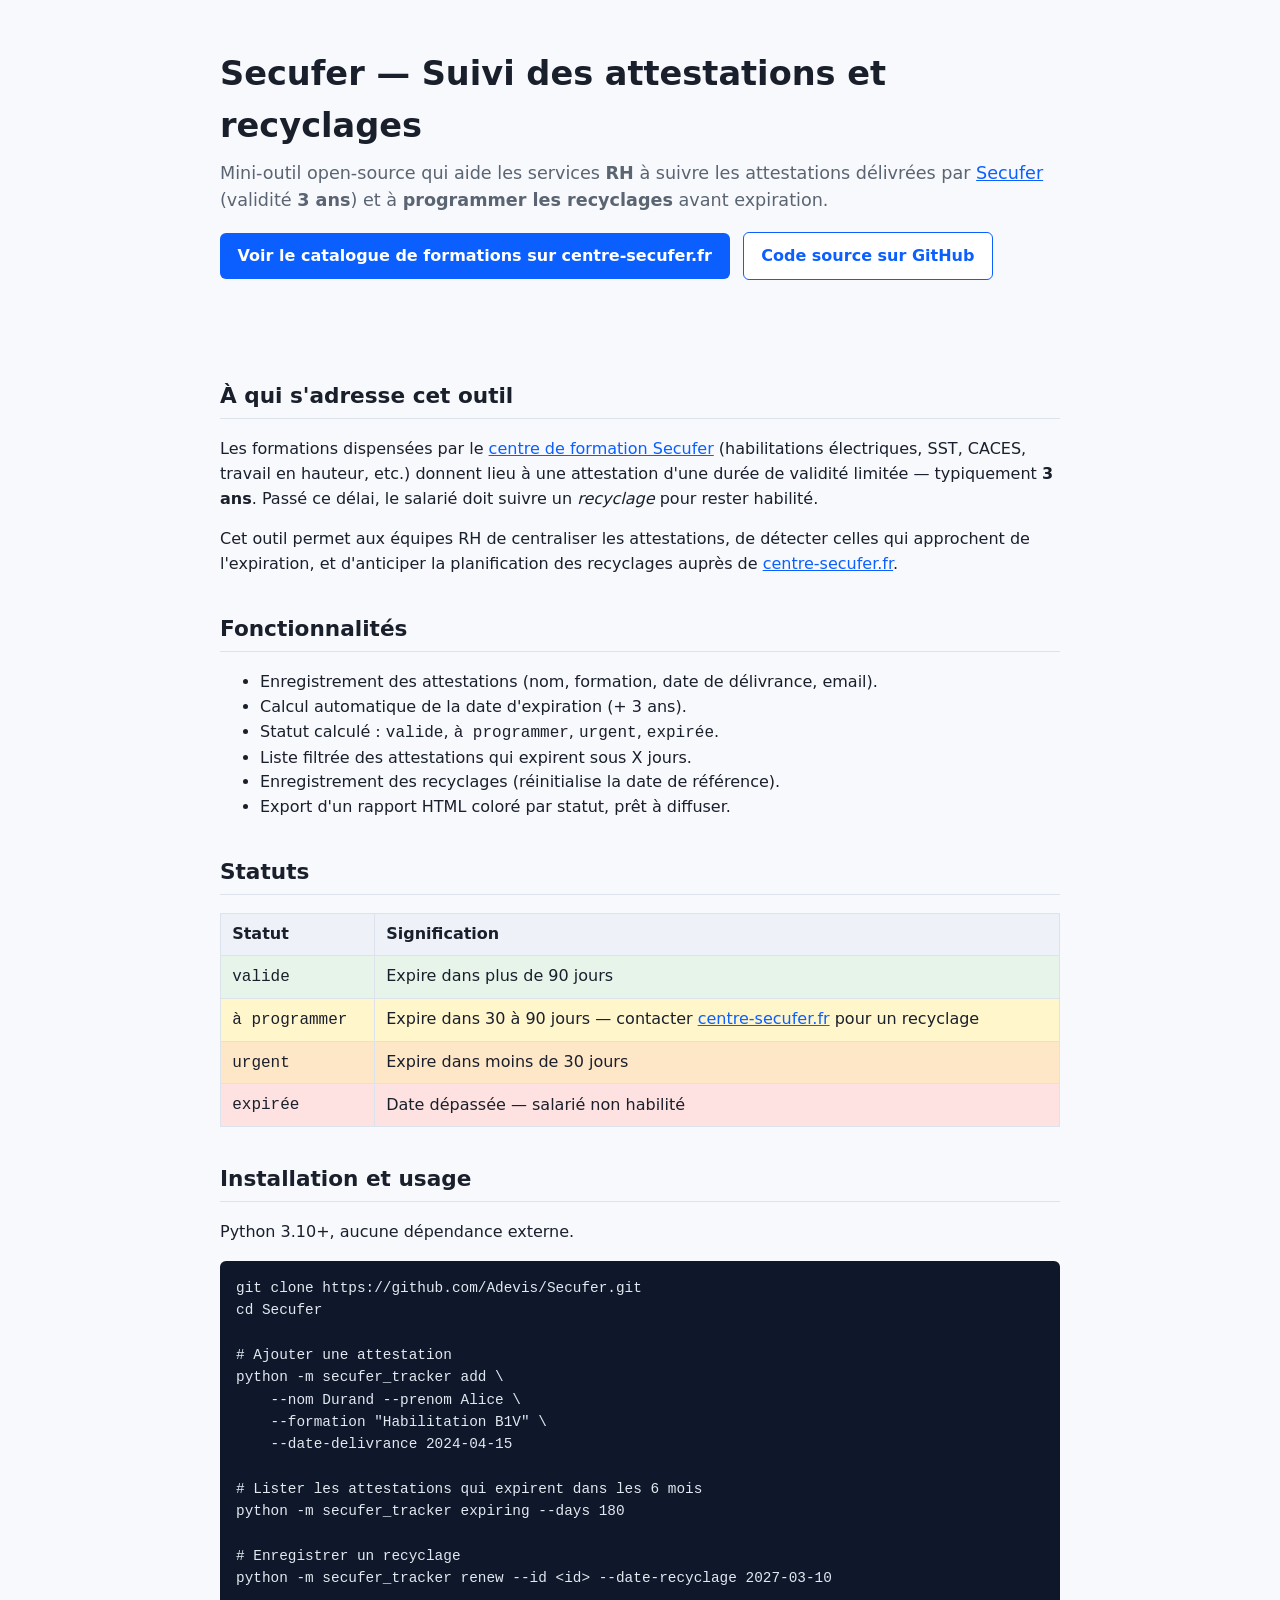
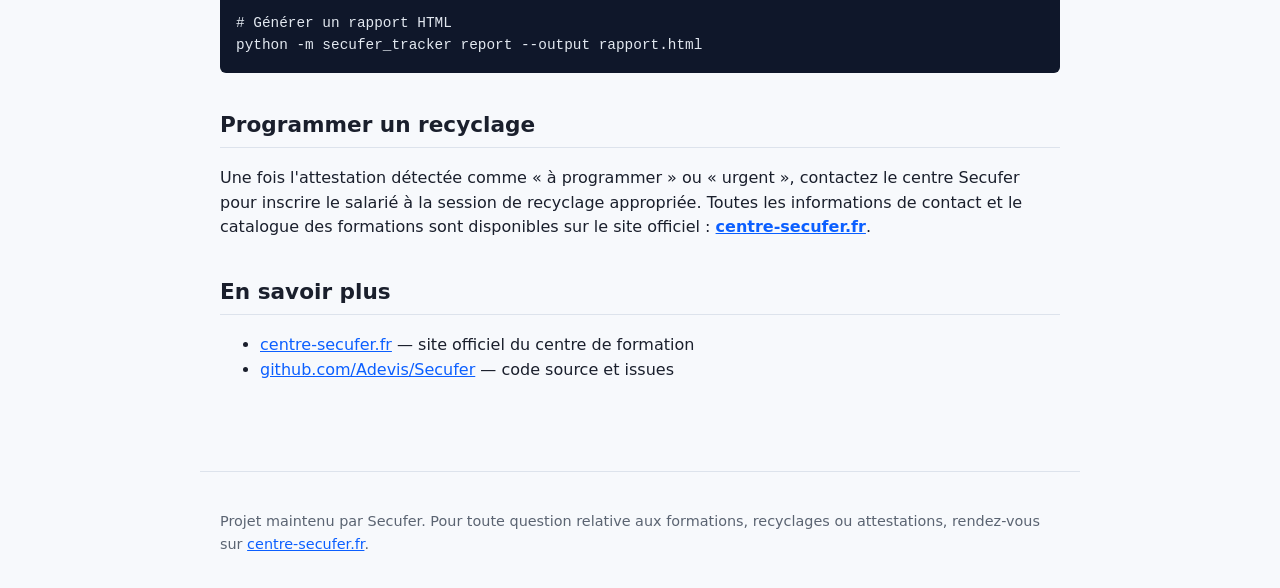
==== docs/index.html @ 9968356d "Add GitHub Pages site with dofollow links to centre-secufer.fr Publie une page HTML statique dans do" ====
<!doctype html>
<html lang="fr">
<head>
<meta charset="utf-8">
<meta name="viewport" content="width=device-width, initial-scale=1">
<title>Secufer — Suivi des attestations et recyclages | centre-secufer.fr</title>
<meta name="description" content="Outil open-source pour le suivi RH des attestations Secufer (validité 3 ans) et la programmation des recyclages. Formations et recyclages sur centre-secufer.fr.">
<link rel="canonical" href="https://adevis.github.io/Secufer/">
<meta name="robots" content="index, follow">

<!-- Open Graph -->
<meta property="og:type" content="website">
<meta property="og:title" content="Secufer — Suivi des attestations et recyclages">
<meta property="og:description" content="Outil RH pour suivre les attestations Secufer et planifier les recyclages. Formations sur centre-secufer.fr.">
<meta property="og:url" content="https://adevis.github.io/Secufer/">
<meta property="og:site_name" content="Secufer">
<meta property="og:locale" content="fr_FR">

<!-- Twitter -->
<meta name="twitter:card" content="summary">
<meta name="twitter:title" content="Secufer — Suivi des attestations et recyclages">
<meta name="twitter:description" content="Outil RH pour suivre les attestations Secufer et planifier les recyclages.">

<!-- Schema.org -->
<script type="application/ld+json">
{
  "@context": "https://schema.org",
  "@type": "SoftwareApplication",
  "name": "Secufer Tracker",
  "applicationCategory": "BusinessApplication",
  "operatingSystem": "Cross-platform",
  "description": "Outil de suivi RH des attestations Secufer (validité 3 ans) et de programmation des recyclages.",
  "url": "https://adevis.github.io/Secufer/",
  "publisher": {
    "@type": "Organization",
    "name": "Secufer",
    "url": "https://centre-secufer.fr"
  },
  "offers": { "@type": "Offer", "price": "0", "priceCurrency": "EUR" }
}
</script>

<style>
:root { --brand: #0b5fff; --ink: #1a1f2c; --muted: #5b6472; --bg: #f7f9fc; --ok: #e6f4ea; --warn: #fff6cc; --urgent: #fde7c7; --bad: #fde2e1; }
* { box-sizing: border-box; }
body { font-family: system-ui, -apple-system, "Segoe UI", Roboto, sans-serif; margin: 0; color: var(--ink); background: var(--bg); line-height: 1.55; }
header, main, footer { max-width: 880px; margin: 0 auto; padding: 1.5rem 1.25rem; }
header { padding-top: 3rem; }
h1 { font-size: 2.1rem; margin: 0 0 .5rem; }
h2 { font-size: 1.35rem; margin-top: 2.2rem; border-bottom: 1px solid #dde3ec; padding-bottom: .35rem; }
p.lead { font-size: 1.1rem; color: var(--muted); margin-top: 0; }
a { color: var(--brand); }
a:hover { text-decoration: underline; }
.cta { display: inline-block; background: var(--brand); color: #fff; padding: .65rem 1.1rem; border-radius: 6px; text-decoration: none; font-weight: 600; margin-right: .5rem; }
.cta.secondary { background: #fff; color: var(--brand); border: 1px solid var(--brand); }
pre { background: #0f172a; color: #e2e8f0; padding: 1rem; border-radius: 6px; overflow-x: auto; font-size: .9rem; }
code { font-family: "SF Mono", Menlo, Consolas, monospace; }
table { width: 100%; border-collapse: collapse; margin: 1rem 0; }
th, td { border: 1px solid #dde3ec; padding: .5rem .7rem; text-align: left; }
th { background: #eef2f8; }
.status-valide { background: var(--ok); }
.status-programmer { background: var(--warn); }
.status-urgent { background: var(--urgent); }
.status-expire { background: var(--bad); }
footer { border-top: 1px solid #dde3ec; color: var(--muted); font-size: .9rem; margin-top: 3rem; }
footer a { color: var(--brand); }
</style>
</head>
<body>

<header>
  <h1>Secufer — Suivi des attestations et recyclages</h1>
  <p class="lead">
    Mini-outil open-source qui aide les services <strong>RH</strong> à suivre
    les attestations délivrées par
    <a href="https://centre-secufer.fr" title="Centre de formation Secufer">Secufer</a>
    (validité <strong>3 ans</strong>) et à <strong>programmer les recyclages</strong>
    avant expiration.
  </p>
  <p>
    <a class="cta" href="https://centre-secufer.fr">Voir le catalogue de formations sur centre-secufer.fr</a>
    <a class="cta secondary" href="https://github.com/Adevis/Secufer">Code source sur GitHub</a>
  </p>
</header>

<main>

<h2>À qui s'adresse cet outil</h2>
<p>
  Les formations dispensées par le
  <a href="https://centre-secufer.fr">centre de formation Secufer</a>
  (habilitations électriques, SST, CACES, travail en hauteur, etc.)
  donnent lieu à une attestation d'une durée de validité limitée —
  typiquement <strong>3 ans</strong>. Passé ce délai, le salarié doit
  suivre un <em>recyclage</em> pour rester habilité.
</p>
<p>
  Cet outil permet aux équipes RH de centraliser les attestations, de
  détecter celles qui approchent de l'expiration, et d'anticiper la
  planification des recyclages auprès de
  <a href="https://centre-secufer.fr">centre-secufer.fr</a>.
</p>

<h2>Fonctionnalités</h2>
<ul>
  <li>Enregistrement des attestations (nom, formation, date de délivrance, email).</li>
  <li>Calcul automatique de la date d'expiration (+ 3 ans).</li>
  <li>Statut calculé : <code>valide</code>, <code>à programmer</code>, <code>urgent</code>, <code>expirée</code>.</li>
  <li>Liste filtrée des attestations qui expirent sous X jours.</li>
  <li>Enregistrement des recyclages (réinitialise la date de référence).</li>
  <li>Export d'un rapport HTML coloré par statut, prêt à diffuser.</li>
</ul>

<h2>Statuts</h2>
<table>
  <thead><tr><th>Statut</th><th>Signification</th></tr></thead>
  <tbody>
    <tr class="status-valide"><td><code>valide</code></td><td>Expire dans plus de 90 jours</td></tr>
    <tr class="status-programmer"><td><code>à programmer</code></td><td>Expire dans 30 à 90 jours — contacter <a href="https://centre-secufer.fr">centre-secufer.fr</a> pour un recyclage</td></tr>
    <tr class="status-urgent"><td><code>urgent</code></td><td>Expire dans moins de 30 jours</td></tr>
    <tr class="status-expire"><td><code>expirée</code></td><td>Date dépassée — salarié non habilité</td></tr>
  </tbody>
</table>

<h2>Installation et usage</h2>
<p>Python 3.10+, aucune dépendance externe.</p>
<pre><code>git clone https://github.com/Adevis/Secufer.git
cd Secufer

# Ajouter une attestation
python -m secufer_tracker add \
    --nom Durand --prenom Alice \
    --formation "Habilitation B1V" \
    --date-delivrance 2024-04-15

# Lister les attestations qui expirent dans les 6 mois
python -m secufer_tracker expiring --days 180

# Enregistrer un recyclage
python -m secufer_tracker renew --id &lt;id&gt; --date-recyclage 2027-03-10

# Générer un rapport HTML
python -m secufer_tracker report --output rapport.html</code></pre>

<h2>Programmer un recyclage</h2>
<p>
  Une fois l'attestation détectée comme « à programmer » ou « urgent »,
  contactez le centre Secufer pour inscrire le salarié à la session de
  recyclage appropriée. Toutes les informations de contact et le
  catalogue des formations sont disponibles sur le site officiel :
  <a href="https://centre-secufer.fr"><strong>centre-secufer.fr</strong></a>.
</p>

<h2>En savoir plus</h2>
<ul>
  <li><a href="https://centre-secufer.fr">centre-secufer.fr</a> — site officiel du centre de formation</li>
  <li><a href="https://github.com/Adevis/Secufer">github.com/Adevis/Secufer</a> — code source et issues</li>
</ul>

</main>

<footer>
  <p>
    Projet maintenu par Secufer. Pour toute question relative aux
    formations, recyclages ou attestations, rendez-vous sur
    <a href="https://centre-secufer.fr">centre-secufer.fr</a>.
  </p>
</footer>

</body>
</html>
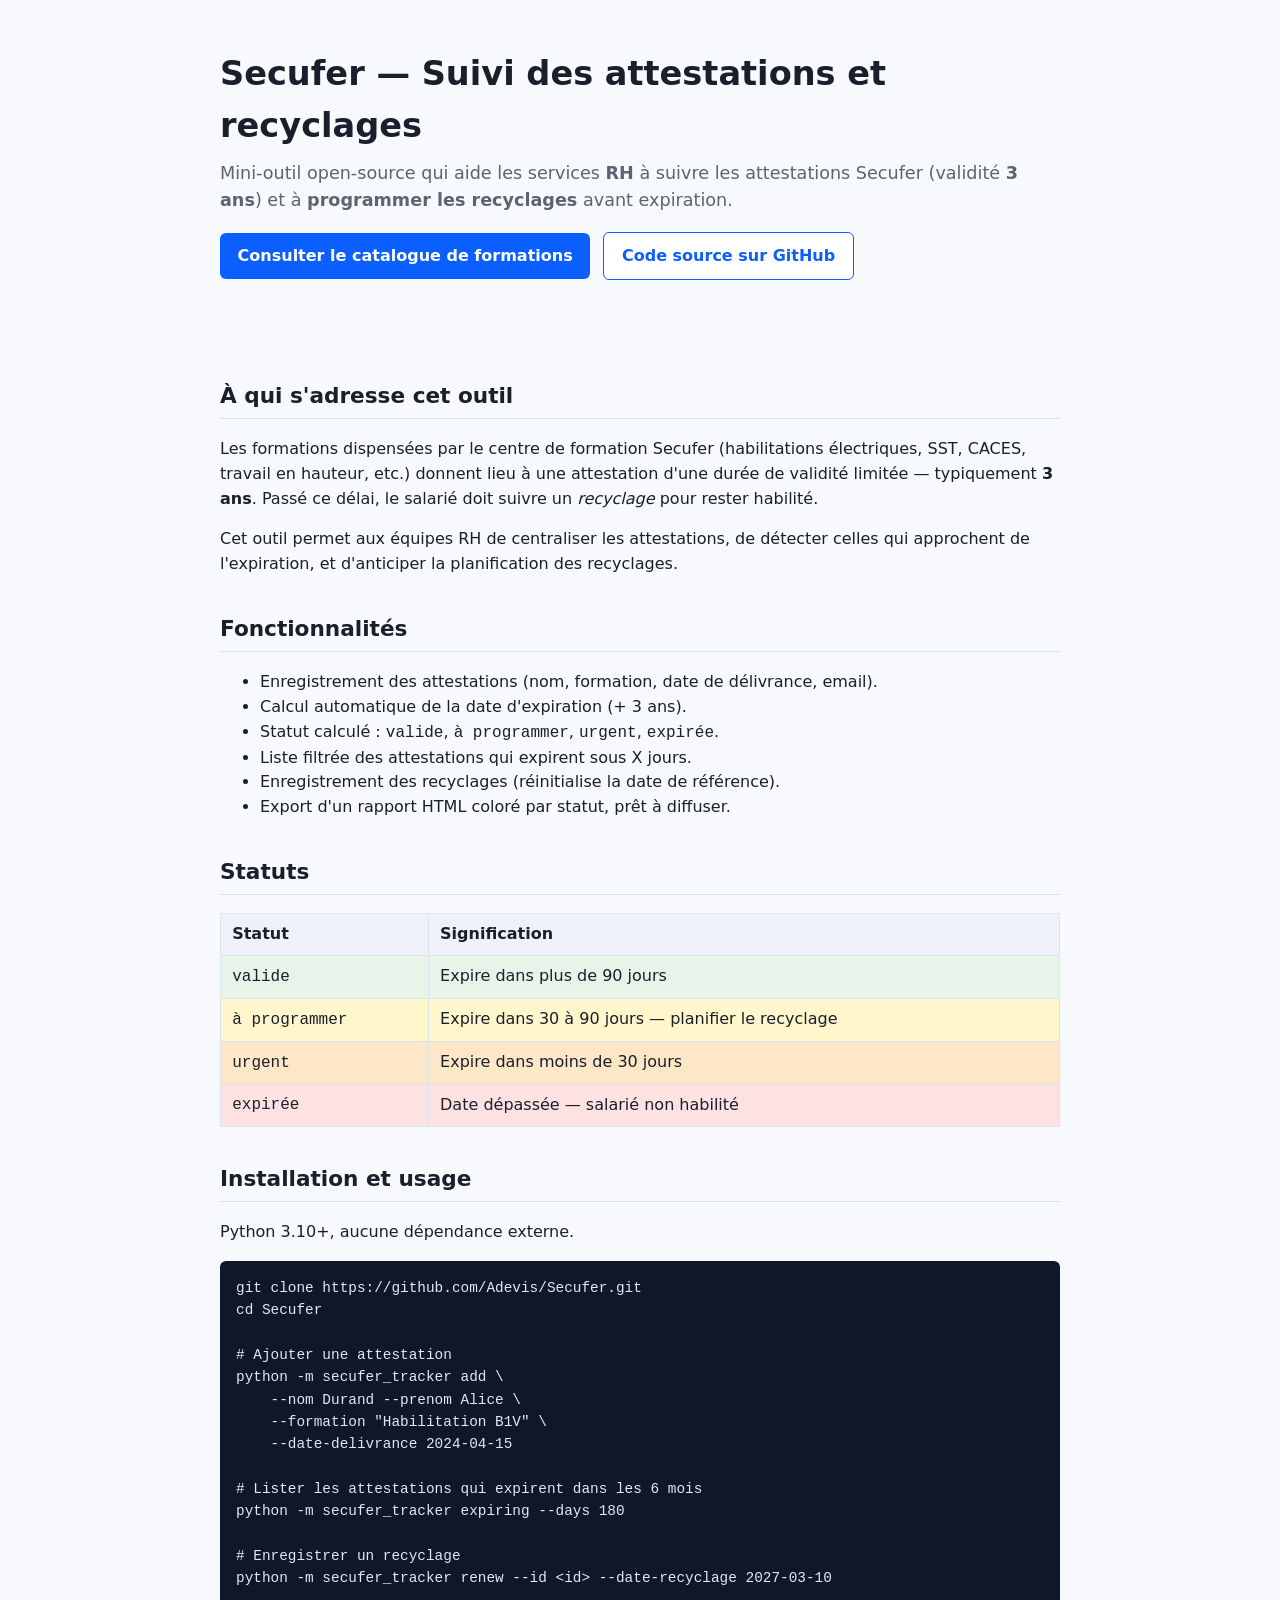
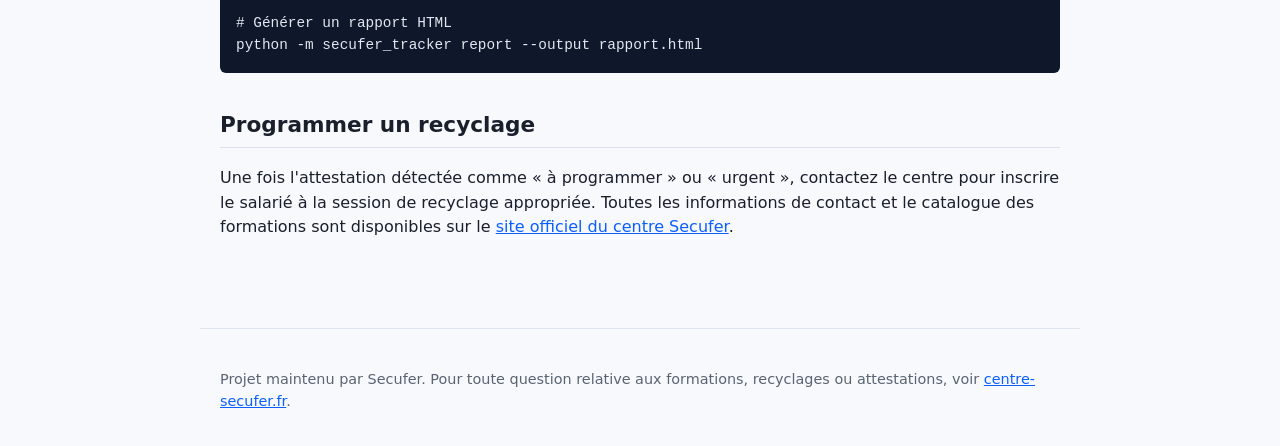
==== commit 3883ab85: "Reduce outbound links to centre-secufer.fr to avoid over-optimization Passe de 8 liens \u00e0 3 lien" ====
--- a/docs/index.html
+++ b/docs/index.html
@@ -72,13 +72,11 @@
   <h1>Secufer — Suivi des attestations et recyclages</h1>
   <p class="lead">
     Mini-outil open-source qui aide les services <strong>RH</strong> à suivre
-    les attestations délivrées par
-    <a href="https://centre-secufer.fr" title="Centre de formation Secufer">Secufer</a>
-    (validité <strong>3 ans</strong>) et à <strong>programmer les recyclages</strong>
-    avant expiration.
+    les attestations Secufer (validité <strong>3 ans</strong>) et à
+    <strong>programmer les recyclages</strong> avant expiration.
   </p>
   <p>
-    <a class="cta" href="https://centre-secufer.fr">Voir le catalogue de formations sur centre-secufer.fr</a>
+    <a class="cta" href="https://centre-secufer.fr">Consulter le catalogue de formations</a>
     <a class="cta secondary" href="https://github.com/Adevis/Secufer">Code source sur GitHub</a>
   </p>
 </header>
@@ -87,8 +85,7 @@
 
 <h2>À qui s'adresse cet outil</h2>
 <p>
-  Les formations dispensées par le
-  <a href="https://centre-secufer.fr">centre de formation Secufer</a>
+  Les formations dispensées par le centre de formation Secufer
   (habilitations électriques, SST, CACES, travail en hauteur, etc.)
   donnent lieu à une attestation d'une durée de validité limitée —
   typiquement <strong>3 ans</strong>. Passé ce délai, le salarié doit
@@ -97,8 +94,7 @@
 <p>
   Cet outil permet aux équipes RH de centraliser les attestations, de
   détecter celles qui approchent de l'expiration, et d'anticiper la
-  planification des recyclages auprès de
-  <a href="https://centre-secufer.fr">centre-secufer.fr</a>.
+  planification des recyclages.
 </p>
 
 <h2>Fonctionnalités</h2>
@@ -116,7 +112,7 @@
   <thead><tr><th>Statut</th><th>Signification</th></tr></thead>
   <tbody>
     <tr class="status-valide"><td><code>valide</code></td><td>Expire dans plus de 90 jours</td></tr>
-    <tr class="status-programmer"><td><code>à programmer</code></td><td>Expire dans 30 à 90 jours — contacter <a href="https://centre-secufer.fr">centre-secufer.fr</a> pour un recyclage</td></tr>
+    <tr class="status-programmer"><td><code>à programmer</code></td><td>Expire dans 30 à 90 jours — planifier le recyclage</td></tr>
     <tr class="status-urgent"><td><code>urgent</code></td><td>Expire dans moins de 30 jours</td></tr>
     <tr class="status-expire"><td><code>expirée</code></td><td>Date dépassée — salarié non habilité</td></tr>
   </tbody>
@@ -145,24 +141,18 @@
 <h2>Programmer un recyclage</h2>
 <p>
   Une fois l'attestation détectée comme « à programmer » ou « urgent »,
-  contactez le centre Secufer pour inscrire le salarié à la session de
-  recyclage appropriée. Toutes les informations de contact et le
-  catalogue des formations sont disponibles sur le site officiel :
-  <a href="https://centre-secufer.fr"><strong>centre-secufer.fr</strong></a>.
+  contactez le centre pour inscrire le salarié à la session de recyclage
+  appropriée. Toutes les informations de contact et le catalogue des
+  formations sont disponibles sur le
+  <a href="https://centre-secufer.fr">site officiel du centre Secufer</a>.
 </p>
-
-<h2>En savoir plus</h2>
-<ul>
-  <li><a href="https://centre-secufer.fr">centre-secufer.fr</a> — site officiel du centre de formation</li>
-  <li><a href="https://github.com/Adevis/Secufer">github.com/Adevis/Secufer</a> — code source et issues</li>
-</ul>
 
 </main>
 
 <footer>
   <p>
     Projet maintenu par Secufer. Pour toute question relative aux
-    formations, recyclages ou attestations, rendez-vous sur
+    formations, recyclages ou attestations, voir
     <a href="https://centre-secufer.fr">centre-secufer.fr</a>.
   </p>
 </footer>
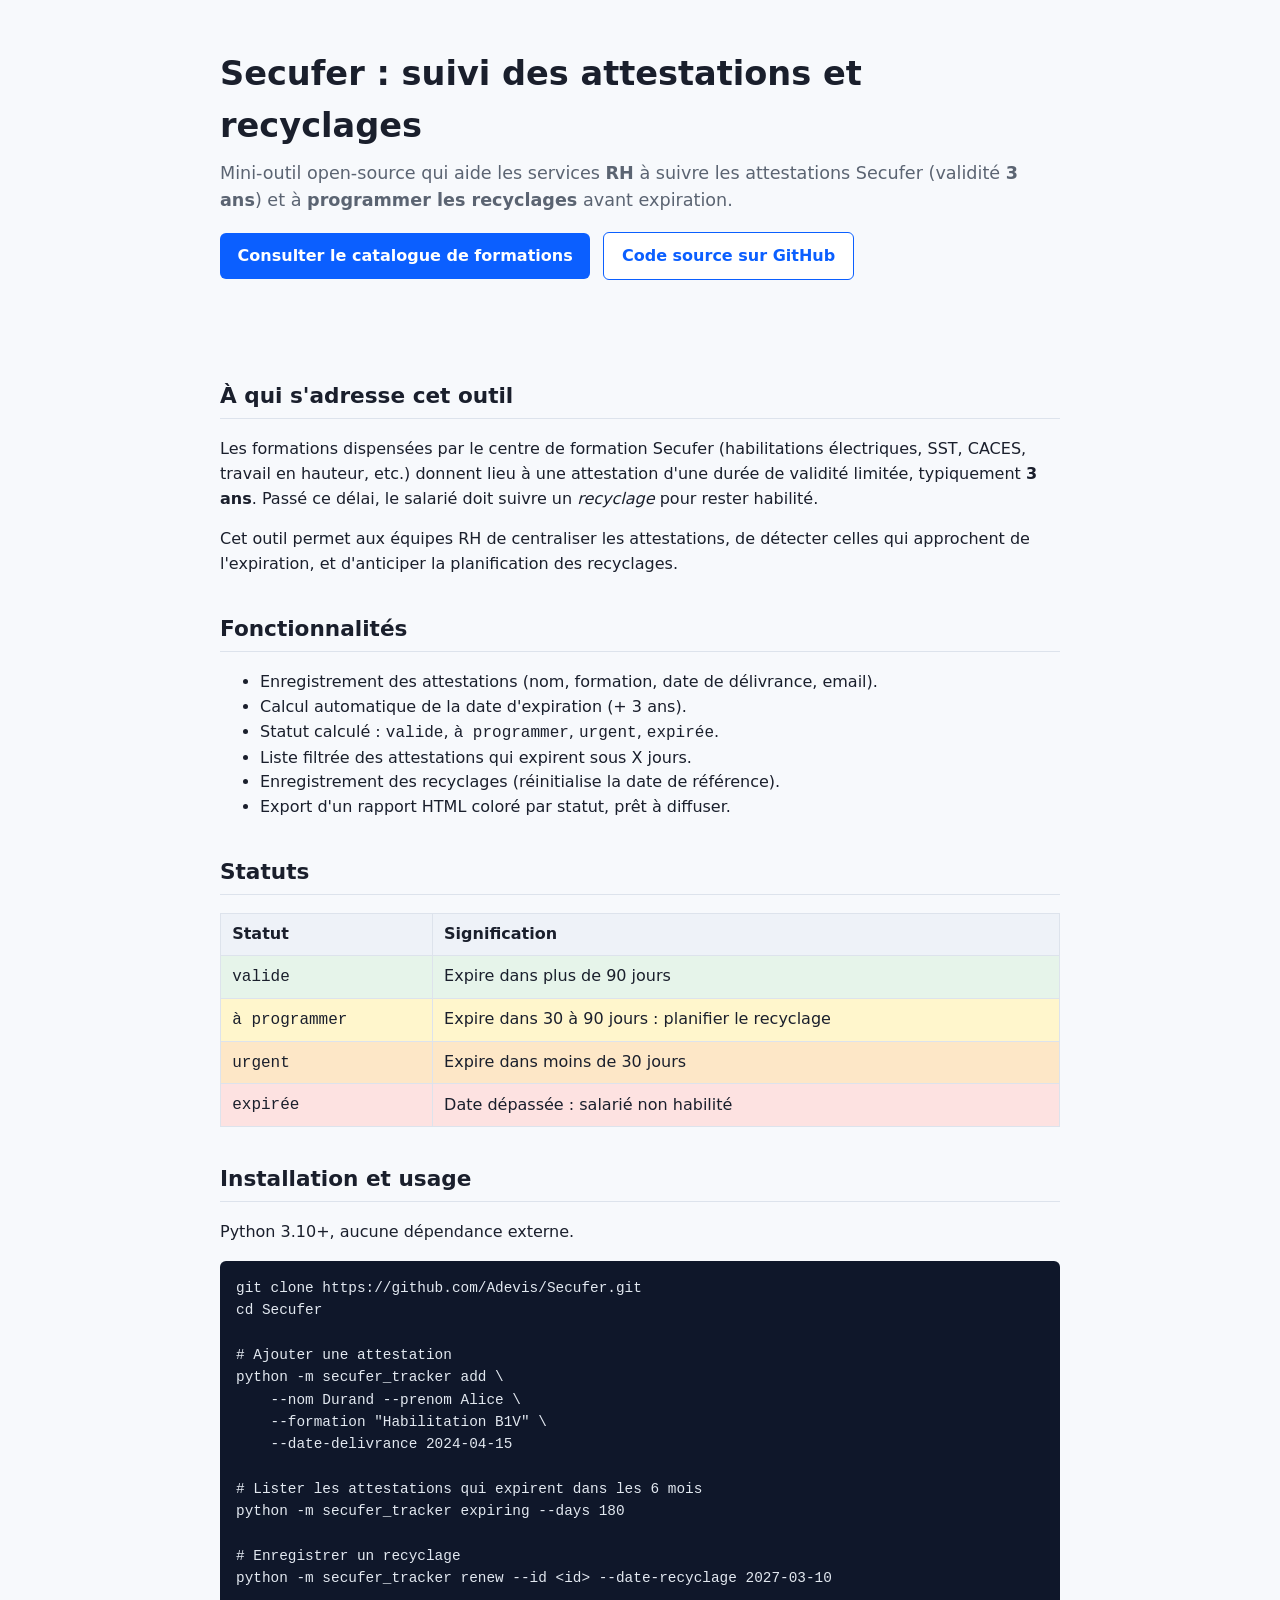
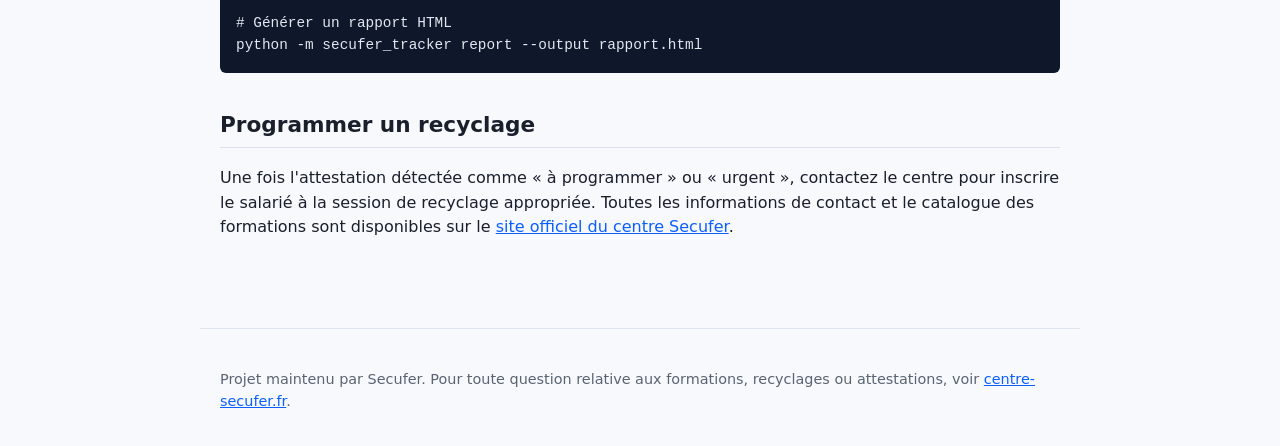
==== commit 7d9e0eee: "Remplace cadratins et autres caracteres typographiques" ====
--- a/docs/index.html
+++ b/docs/index.html
@@ -3,14 +3,14 @@
 <head>
 <meta charset="utf-8">
 <meta name="viewport" content="width=device-width, initial-scale=1">
-<title>Secufer — Suivi des attestations et recyclages | centre-secufer.fr</title>
+<title>Secufer : suivi des attestations et recyclages | centre-secufer.fr</title>
 <meta name="description" content="Outil open-source pour le suivi RH des attestations Secufer (validité 3 ans) et la programmation des recyclages. Formations et recyclages sur centre-secufer.fr.">
 <link rel="canonical" href="https://adevis.github.io/Secufer/">
 <meta name="robots" content="index, follow">
 
 <!-- Open Graph -->
 <meta property="og:type" content="website">
-<meta property="og:title" content="Secufer — Suivi des attestations et recyclages">
+<meta property="og:title" content="Secufer : suivi des attestations et recyclages">
 <meta property="og:description" content="Outil RH pour suivre les attestations Secufer et planifier les recyclages. Formations sur centre-secufer.fr.">
 <meta property="og:url" content="https://adevis.github.io/Secufer/">
 <meta property="og:site_name" content="Secufer">
@@ -18,7 +18,7 @@
 
 <!-- Twitter -->
 <meta name="twitter:card" content="summary">
-<meta name="twitter:title" content="Secufer — Suivi des attestations et recyclages">
+<meta name="twitter:title" content="Secufer : suivi des attestations et recyclages">
 <meta name="twitter:description" content="Outil RH pour suivre les attestations Secufer et planifier les recyclages.">
 
 <!-- Schema.org -->
@@ -69,7 +69,7 @@
 <body>
 
 <header>
-  <h1>Secufer — Suivi des attestations et recyclages</h1>
+  <h1>Secufer : suivi des attestations et recyclages</h1>
   <p class="lead">
     Mini-outil open-source qui aide les services <strong>RH</strong> à suivre
     les attestations Secufer (validité <strong>3 ans</strong>) et à
@@ -87,7 +87,7 @@
 <p>
   Les formations dispensées par le centre de formation Secufer
   (habilitations électriques, SST, CACES, travail en hauteur, etc.)
-  donnent lieu à une attestation d'une durée de validité limitée —
+  donnent lieu à une attestation d'une durée de validité limitée,
   typiquement <strong>3 ans</strong>. Passé ce délai, le salarié doit
   suivre un <em>recyclage</em> pour rester habilité.
 </p>
@@ -112,9 +112,9 @@
   <thead><tr><th>Statut</th><th>Signification</th></tr></thead>
   <tbody>
     <tr class="status-valide"><td><code>valide</code></td><td>Expire dans plus de 90 jours</td></tr>
-    <tr class="status-programmer"><td><code>à programmer</code></td><td>Expire dans 30 à 90 jours — planifier le recyclage</td></tr>
+    <tr class="status-programmer"><td><code>à programmer</code></td><td>Expire dans 30 à 90 jours : planifier le recyclage</td></tr>
     <tr class="status-urgent"><td><code>urgent</code></td><td>Expire dans moins de 30 jours</td></tr>
-    <tr class="status-expire"><td><code>expirée</code></td><td>Date dépassée — salarié non habilité</td></tr>
+    <tr class="status-expire"><td><code>expirée</code></td><td>Date dépassée : salarié non habilité</td></tr>
   </tbody>
 </table>
 
